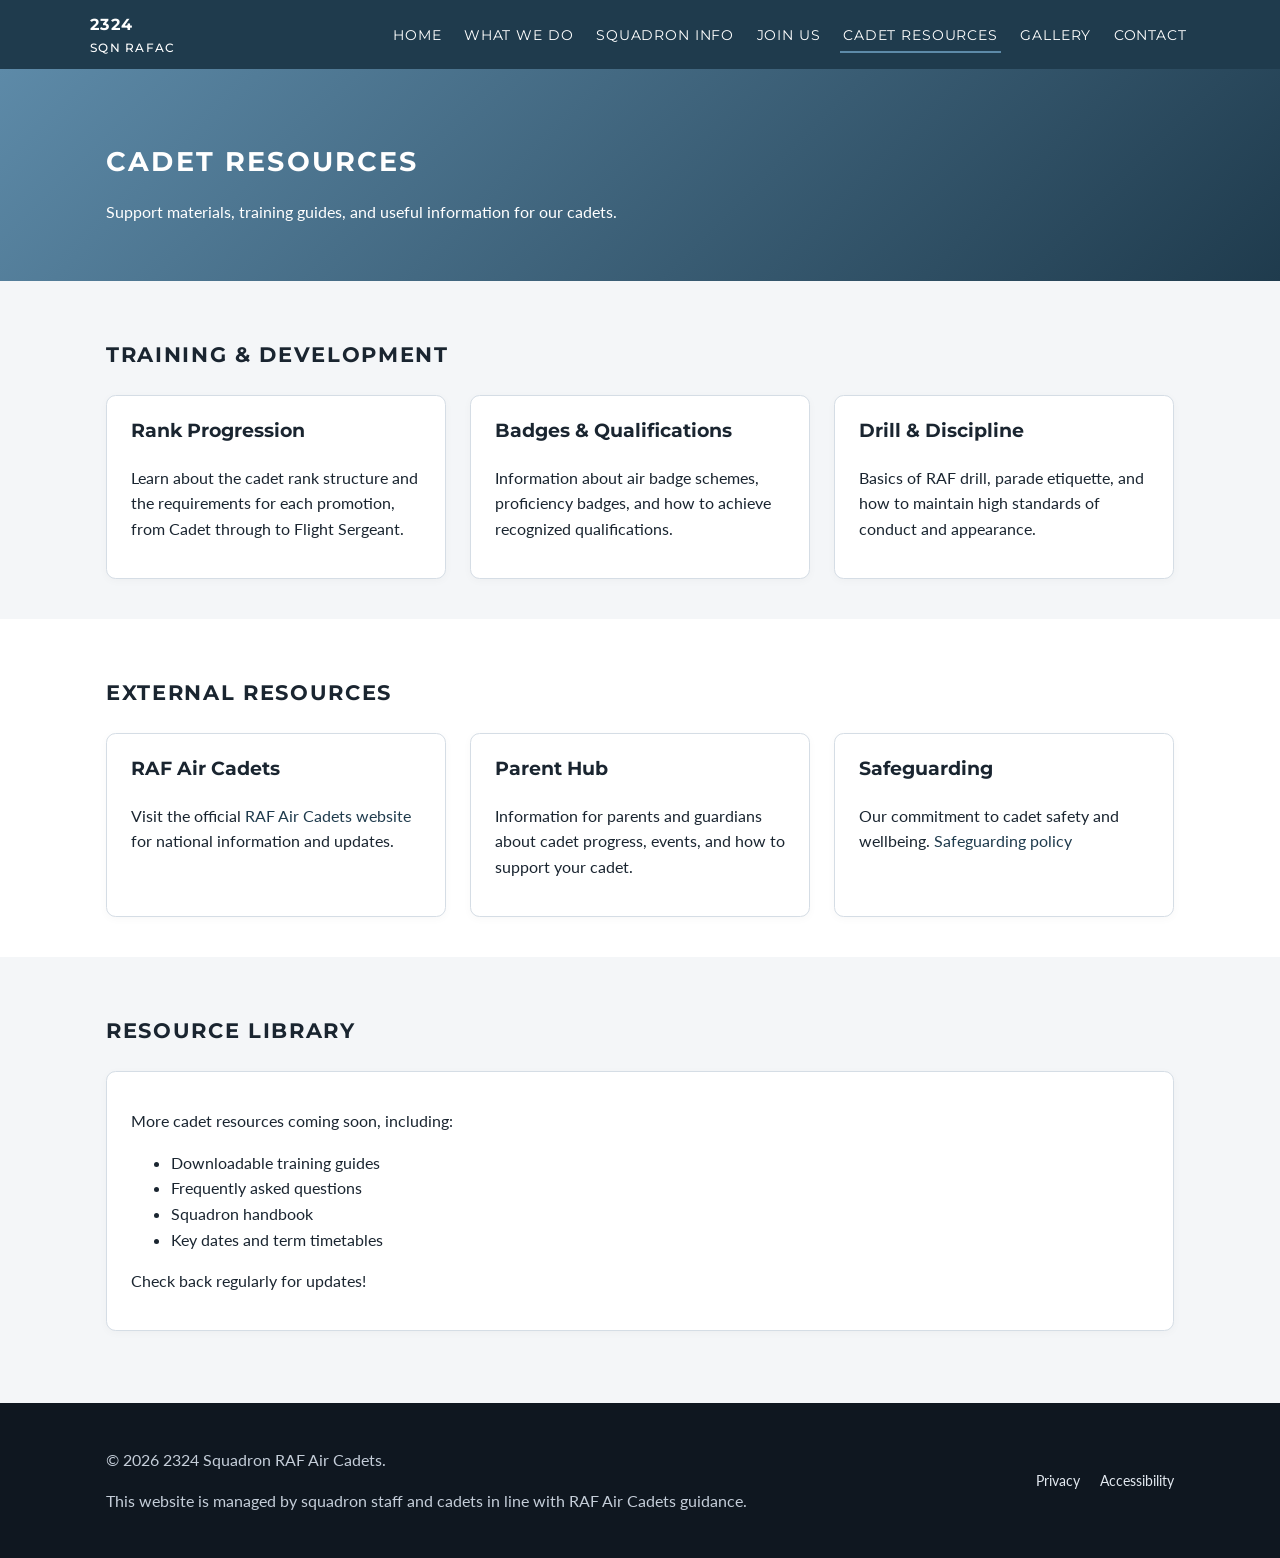
==== cadet-resources.html @ 1782e554 "Add initial website structure for 2324 Squadron RAF Air Cadets - Created cadet-resources.html for ca" ====
<!DOCTYPE html>
<html lang="en">
<head>
  <meta charset="UTF-8">
  <title>Cadet Resources – 2324 Squadron RAF Air Cadets</title>
  <meta name="viewport" content="width=device-width, initial-scale=1">
  <meta name="description" content="Resources for cadets including training materials, rank information, and useful links.">
  <link rel="preconnect" href="https://fonts.googleapis.com">
  <link rel="preconnect" href="https://fonts.gstatic.com" crossorigin>
  <link href="https://fonts.googleapis.com/css2?family=Montserrat:wght@500;700&family=Lato:wght@300;400;700&display=swap" rel="stylesheet">
  <link rel="stylesheet" href="assets/css/styles.css">
</head>
<body>
  <header class="site-header">
    <div class="container header-inner">
      <a href="index.html" class="logo">
        <span class="logo-primary">2324</span>
        <span class="logo-secondary">Sqn RAFAC</span>
      </a>
      <button class="nav-toggle" aria-label="Toggle navigation" aria-expanded="false">
        <span class="nav-toggle-bar"></span>
        <span class="nav-toggle-bar"></span>
        <span class="nav-toggle-bar"></span>
      </button>
      <nav class="main-nav">
        <ul>
          <li><a href="index.html">Home</a></li>
          <li><a href="what-we-do.html">What We Do</a></li>
          <li><a href="squadron-info.html">Squadron Info</a></li>
          <li><a href="join-us.html">Join Us</a></li>
          <li><a href="cadet-resources.html" class="active">Cadet Resources</a></li>
          <li><a href="gallery.html">Gallery</a></li>
          <li><a href="contact.html">Contact</a></li>
        </ul>
      </nav>
    </div>
  </header>

  <main>
    <!-- Hero section -->
    <section class="hero">
      <div class="container hero-inner">
        <div class="hero-text">
          <h1>Cadet Resources</h1>
          <p>Support materials, training guides, and useful information for our cadets.</p>
        </div>
      </div>
    </section>

    <!-- Resources -->
    <section class="section">
      <div class="container">
        <h2>Training &amp; Development</h2>
        <div class="grid grid-3">
          <div class="card">
            <h3>Rank Progression</h3>
            <p>Learn about the cadet rank structure and the requirements for each promotion, from Cadet through to Flight Sergeant.</p>
          </div>
          <div class="card">
            <h3>Badges &amp; Qualifications</h3>
            <p>Information about air badge schemes, proficiency badges, and how to achieve recognized qualifications.</p>
          </div>
          <div class="card">
            <h3>Drill &amp; Discipline</h3>
            <p>Basics of RAF drill, parade etiquette, and how to maintain high standards of conduct and appearance.</p>
          </div>
        </div>
      </div>
    </section>

    <!-- Useful Links -->
    <section class="section section-alt">
      <div class="container">
        <h2>External Resources</h2>
        <div class="grid grid-3">
          <div class="card">
            <h3>RAF Air Cadets</h3>
            <p>Visit the official <a href="https://www.raf.mod.uk/aircadets/" target="_blank">RAF Air Cadets website</a> for national information and updates.</p>
          </div>
          <div class="card">
            <h3>Parent Hub</h3>
            <p>Information for parents and guardians about cadet progress, events, and how to support your cadet.</p>
          </div>
          <div class="card">
            <h3>Safeguarding</h3>
            <p>Our commitment to cadet safety and wellbeing. <a href="#" target="_blank">Safeguarding policy</a></p>
          </div>
        </div>
      </div>
    </section>

    <!-- Coming Soon -->
    <section class="section">
      <div class="container">
        <h2>Resource Library</h2>
        <div class="card">
          <p>More cadet resources coming soon, including:</p>
          <ul>
            <li>Downloadable training guides</li>
            <li>Frequently asked questions</li>
            <li>Squadron handbook</li>
            <li>Key dates and term timetables</li>
          </ul>
          <p>Check back regularly for updates!</p>
        </div>
      </div>
    </section>
  </main>

  <footer class="site-footer">
    <div class="container footer-inner">
      <div>
        <p>&copy; <span id="year"></span> 2324 Squadron RAF Air Cadets.</p>
        <p>This website is managed by squadron staff and cadets in line with RAF Air Cadets guidance.</p>
      </div>
      <div class="footer-links">
        <a href="privacy.html">Privacy</a>
        <a href="accessibility.html">Accessibility</a>
      </div>
    </div>
  </footer>

  <script src="assets/js/main.js"></script>
</body>
</html>
---- assets/css/styles.css ----
:root {
  --blue-primary: #5D8AA8;
  --blue-dark: #1F3B4D;
  --bg-light: #F4F6F8;
  --bg-white: #FFFFFF;
  --text-main: #1A2530;
  --text-muted: #5C6B7A;
  --accent-red: #C0392B;
  --border-soft: #D5DDE5;
  --shadow-soft: 0 6px 18px rgba(0, 0, 0, 0.08);
}

*,
*::before,
*::after {
  box-sizing: border-box;
}

body {
  margin: 0;
  font-family: "Lato", system-ui, -apple-system, BlinkMacSystemFont, "Segoe UI", sans-serif;
  color: var(--text-main);
  background-color: var(--bg-light);
  line-height: 1.6;
}

img {
  max-width: 100%;
  height: auto;
  display: block;
}

a {
  color: var(--blue-dark);
  text-decoration: none;
}

a:hover {
  text-decoration: underline;
}

/* Layout */

.container {
  width: 100%;
  max-width: 1100px;
  margin: 0 auto;
  padding: 0 1rem;
}

/* Header / nav */

.site-header {
  background-color: var(--blue-dark);
  color: #fff;
  position: sticky;
  top: 0;
  z-index: 1000;
}

.header-inner {
  display: flex;
  align-items: center;
  justify-content: space-between;
  padding: 0.75rem 0;
}

.logo {
  display: flex;
  flex-direction: column;
  color: #fff;
  font-family: "Montserrat", system-ui, -apple-system, "Segoe UI", sans-serif;
  text-transform: uppercase;
  letter-spacing: 0.08em;
}

.logo-primary {
  font-weight: 700;
  font-size: 1rem;
}

.logo-secondary {
  font-weight: 500;
  font-size: 0.76rem;
}

/* Nav */

.main-nav ul {
  list-style: none;
  display: flex;
  gap: 1rem;
  margin: 0;
  padding: 0;
}

.main-nav a {
  color: #fff;
  font-family: "Montserrat", system-ui, -apple-system, "Segoe UI", sans-serif;
  font-size: 0.9rem;
  text-transform: uppercase;
  letter-spacing: 0.06em;
  padding: 0.4rem 0.2rem;
  border-bottom: 2px solid transparent;
}

.main-nav a:hover,
.main-nav a.active {
  border-bottom-color: var(--blue-primary);
}

/* Mobile nav toggle */

.nav-toggle {
  display: none;
  background: none;
  border: none;
  cursor: pointer;
}

.nav-toggle-bar {
  display: block;
  width: 22px;
  height: 2px;
  background: #fff;
  margin: 4px 0;
}

/* Hero */

.hero {
  background: linear-gradient(135deg, var(--blue-primary), var(--blue-dark));
  color: #fff;
  padding: 3rem 0 2.5rem;
}

.hero-inner {
  display: grid;
  grid-template-columns: minmax(0, 2fr) minmax(0, 1.4fr);
  gap: 2rem;
  align-items: center;
}

.hero h1 {
  font-family: "Montserrat", system-ui, -apple-system, "Segoe UI", sans-serif;
  text-transform: uppercase;
  letter-spacing: 0.08em;
  font-size: 1.7rem;
  margin-bottom: 0.75rem;
}

.hero p {
  max-width: 32rem;
}

.hero-actions {
  margin-top: 1.5rem;
  display: flex;
  gap: 0.75rem;
  flex-wrap: wrap;
}

.hero-card {
  background: rgba(255, 255, 255, 0.97);
  color: var(--text-main);
  border-radius: 0.6rem;
  padding: 1.25rem 1.5rem;
  box-shadow: var(--shadow-soft);
}

.hero-card h2 {
  margin-top: 0;
  font-size: 1.1rem;
  font-family: "Montserrat", system-ui, -apple-system, "Segoe UI", sans-serif;
}

/* Sections */

.section {
  padding: 2.5rem 0;
}

.section-alt {
  background-color: var(--bg-white);
}

.section h2 {
  font-family: "Montserrat", system-ui, -apple-system, "Segoe UI", sans-serif;
  text-transform: uppercase;
  letter-spacing: 0.08em;
  font-size: 1.3rem;
  margin-bottom: 1.5rem;
}

/* Grid / cards */

.grid {
  display: grid;
  gap: 1.5rem;
}

.grid-3 {
  grid-template-columns: repeat(3, minmax(0, 1fr));
}

.card {
  background: #fff;
  border-radius: 0.6rem;
  padding: 1.25rem 1.5rem;
  border: 1px solid var(--border-soft);
  box-shadow: 0 2px 8px rgba(0, 0, 0, 0.03);
}

.card h3 {
  margin-top: 0;
  font-family: "Montserrat", system-ui, -apple-system, "Segoe UI", sans-serif;
}

/* Buttons */

.btn {
  display: inline-block;
  padding: 0.6rem 1.2rem;
  border-radius: 999px;
  border: 2px solid transparent;
  font-family: "Montserrat", system-ui, -apple-system, "Segoe UI", sans-serif;
  font-size: 0.9rem;
  text-transform: uppercase;
  letter-spacing: 0.08em;
  cursor: pointer;
  text-align: center;
}

.btn-primary {
  background-color: #fff;
  color: var(--blue-dark);
}

.btn-primary:hover {
  background-color: var(--bg-light);
  text-decoration: none;
}

.btn-secondary {
  background-color: transparent;
  color: #fff;
  border-color: #fff;
}

.btn-secondary:hover {
  background-color: rgba(255, 255, 255, 0.12);
  text-decoration: none;
}

.text-link {
  font-size: 0.9rem;
  color: var(--blue-dark);
}

/* Footer */

.site-footer {
  background-color: #0f1720;
  color: #c5ced9;
  padding: 1.75rem 0;
  margin-top: 2rem;
}

.footer-inner {
  display: flex;
  align-items: center;
  justify-content: space-between;
  gap: 1rem;
  flex-wrap: wrap;
}

.footer-links a {
  margin-left: 1rem;
  color: #e3e9f0;
  font-size: 0.85rem;
}

/* Responsive */

@media (max-width: 800px) {
  .hero-inner {
    grid-template-columns: minmax(0, 1fr);
  }
  .grid-3 {
    grid-template-columns: minmax(0, 1fr);
  }
  .footer-inner {
    flex-direction: column;
    align-items: flex-start;
  }
}

@media (max-width: 720px) {
  .nav-toggle {
    display: block;
  }
  .main-nav {
    position: absolute;
    top: 100%;
    right: 0;
    left: 0;
    background-color: var(--blue-dark);
    display: none;
  }
  .main-nav.open {
    display: block;
  }
  .main-nav ul {
    flex-direction: column;
    padding: 0.75rem 1rem 1rem;
  }
  .main-nav a {
    display: block;
    padding: 0.5rem 0;
  }
}
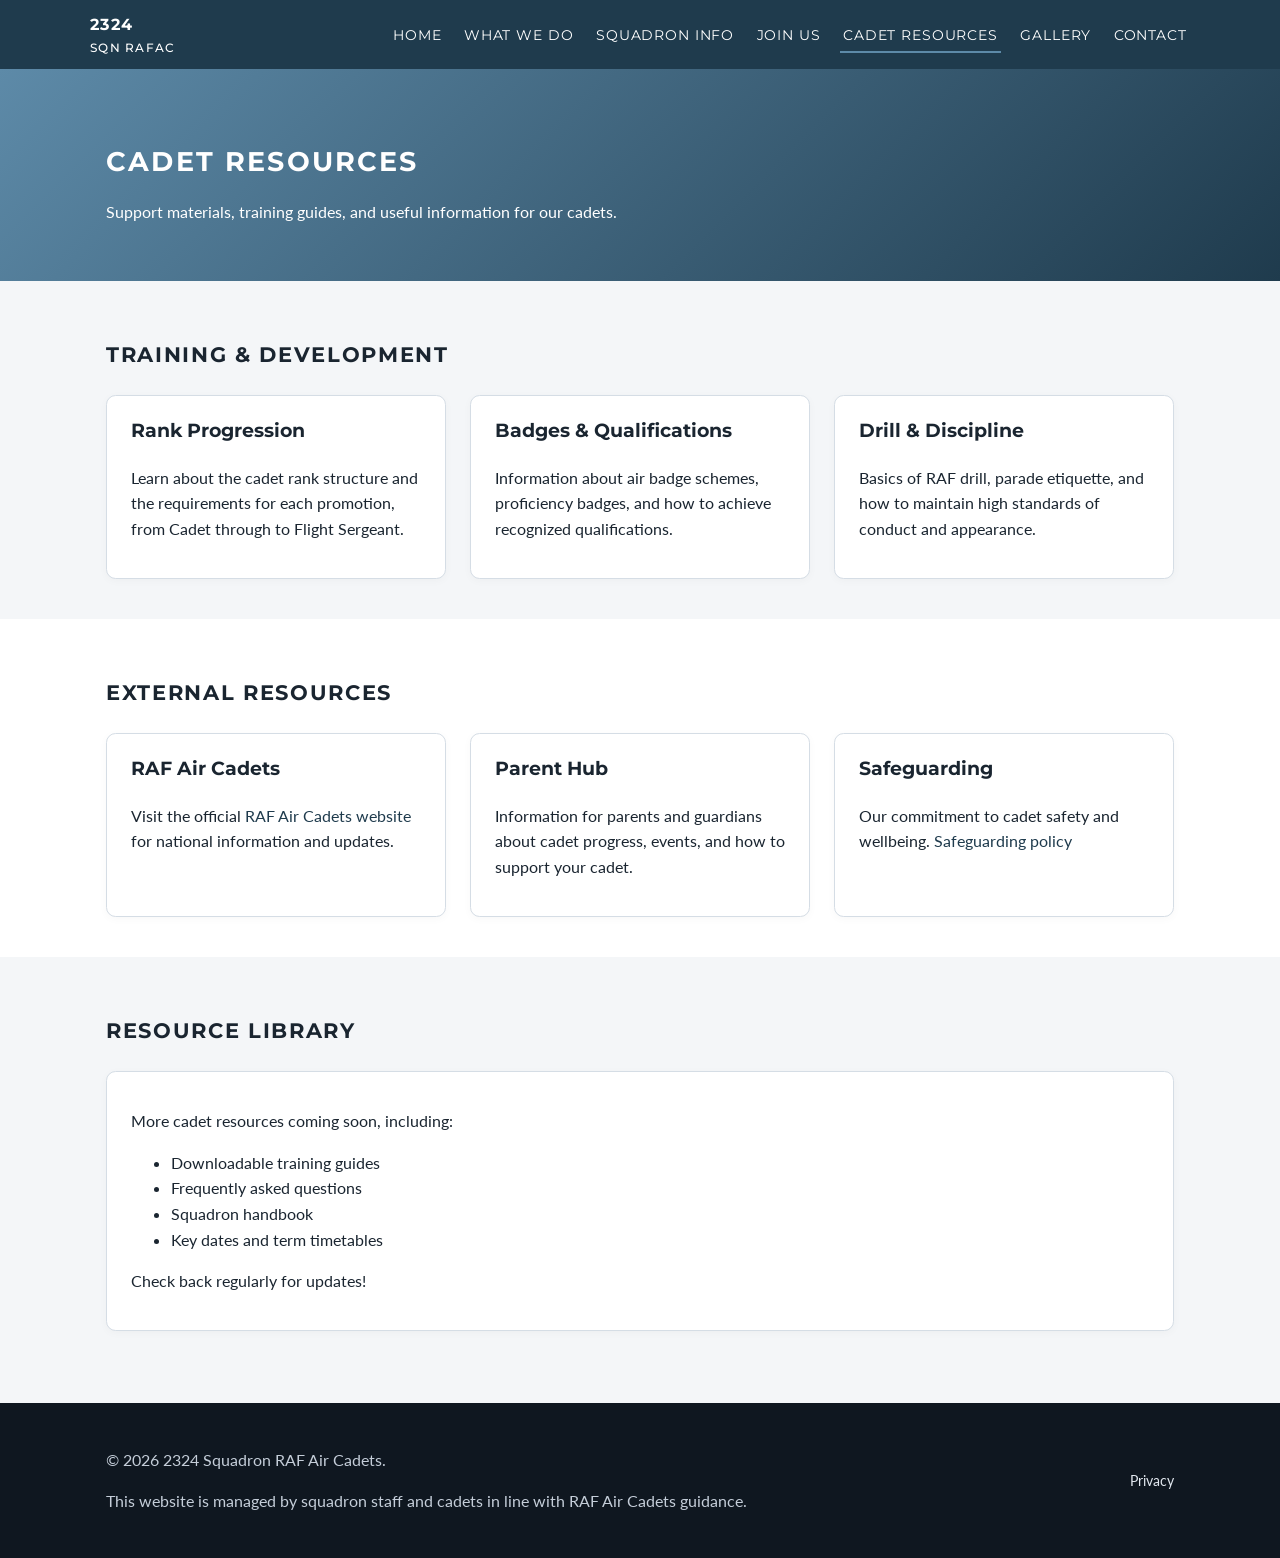
==== commit d5beeedb: "Removed mentions of redundant Accessibility tab" ====
--- a/cadet-resources.html
+++ b/cadet-resources.html
@@ -115,7 +115,7 @@
       </div>
       <div class="footer-links">
         <a href="privacy.html">Privacy</a>
-        <a href="accessibility.html">Accessibility</a>
+        
       </div>
     </div>
   </footer>
